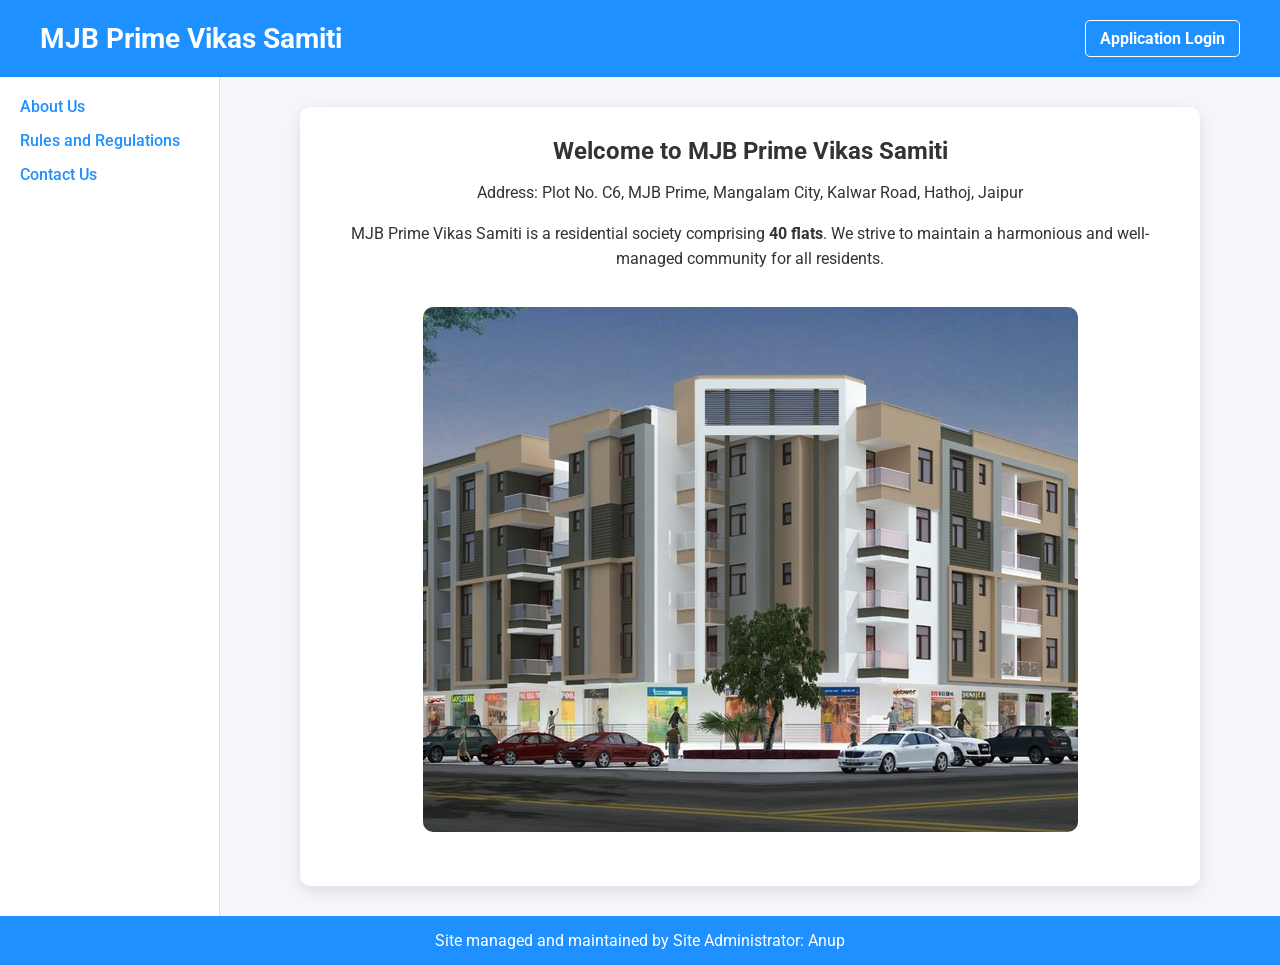
==== index.html @ 6da1379b "Update index.html" ====
<!DOCTYPE html>
<html lang="en">
<head>
    <meta charset="UTF-8">
    <meta name="viewport" content="width=device-width, initial-scale=1.0">
    <title>MJB Prime Vikas Samiti</title>

    <link href="https://fonts.googleapis.com/css2?family=Roboto:wght@400;700&display=swap" rel="stylesheet">

    <style>
        * {
            box-sizing: border-box;
            margin: 0;
            padding: 0;
            font-family: 'Roboto', sans-serif;
        }

        body {
            background: #f5f6fa;
            color: #333;
            display: flex;
            flex-direction: column;
            min-height: 100vh;
        }

        header {
            background: #1e90ff;
            color: white;
            padding: 20px 40px;
            display: flex;
            justify-content: space-between;
            align-items: center;
        }

        header h1 {
            font-size: 28px;
        }

        .app-link {
            color: white;
            text-decoration: none;
            border: 1px solid white;
            padding: 8px 14px;
            border-radius: 5px;
            font-weight: bold;
            transition: 0.3s;
        }

        .app-link:hover {
            background: white;
            color: #1e90ff;
        }

        .container {
            display: flex;
            flex: 1;
        }

        nav {
            width: 220px;
            background: white;
            border-right: 1px solid #ddd;
            padding: 20px;
            flex-shrink: 0;
        }

        nav a {
            display: block;
            color: #1e90ff;
            text-decoration: none;
            margin-bottom: 15px;
            font-weight: 500;
        }

        nav a:hover {
            color: #063970;
        }

        main {
            flex: 1;
            display: flex;
            justify-content: center;
            padding: 30px;
        }

        .content {
            width: 100%;
            max-width: 900px;
            background: white;
            border-radius: 10px;
            padding: 30px;
            text-align: center;
            box-shadow: 0 5px 15px rgba(0,0,0,0.1);
        }

        .content img {
            max-width: 100%;
            height: auto;
            margin: 20px 0;
            border-radius: 10px;
        }

        .address,
        .description {
            margin: 15px 0;
            line-height: 1.6;
        }

        footer {
            background: #1e90ff;
            color: white;
            text-align: center;
            padding: 15px;
        }

        @media (max-width:768px) {

            .container {
                flex-direction: column;
            }

            nav {
                width: 100%;
                border-right: none;
                border-bottom: 1px solid #ddd;
            }

            header {
                flex-direction: column;
                gap: 10px;
            }
        }
    </style>
</head>

<body>

<header>
    <h1>MJB Prime Vikas Samiti</h1>

    <a id="ec2Link" class="app-link" href="#" target="_blank">
        Application Login
    </a>
</header>

<div class="container">

    <nav>
        <a href="about.html">About Us</a>
        <a href="rules.html">Rules and Regulations</a>
        <a href="contact.html">Contact Us</a>
    </nav>

    <main>

        <div class="content">

            <h2>Welcome to MJB Prime Vikas Samiti</h2>

            <p class="address">
                Address: Plot No. C6, MJB Prime, Mangalam City,
                Kalwar Road, Hathoj, Jaipur
            </p>

            <p class="description">
                MJB Prime Vikas Samiti is a residential society comprising
                <strong>40 flats</strong>. We strive to maintain a harmonious
                and well-managed community for all residents.
            </p>

            <img src="mjb.gif" alt="MJB Prime Image">

        </div>

    </main>

</div>

<footer>
    Site managed and maintained by Site Administrator: Anup
</footer>

<script>
fetch("host.cfg")
    .then(response => response.text())
    .then(text => {
        const match = text.match(/HOST\s*=\s*(.+)/);

        if (match) {
            const host = match[1].trim();
            const link = document.getElementById("ec2Link");

            link.href = "http://" + host;
        }
    })
    .catch(err => {
        console.error("Unable to load host.cfg", err);
    });
</script>

</body>
</html>
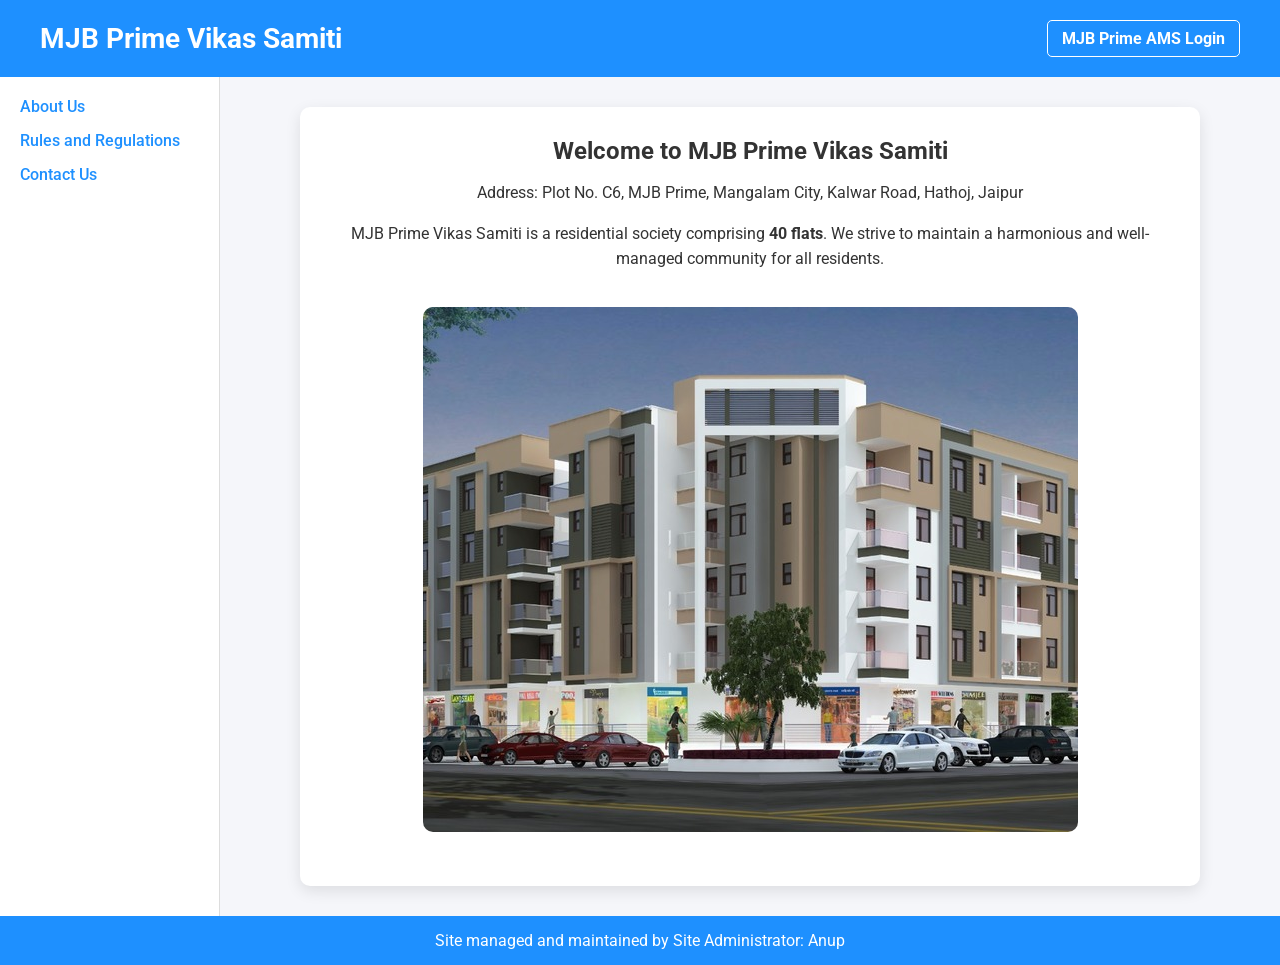
==== commit 61fe336b: "Update index.html" ====
--- a/index.html
+++ b/index.html
@@ -139,7 +139,7 @@
     <h1>MJB Prime Vikas Samiti</h1>
 
     <a id="ec2Link" class="app-link" href="#" target="_blank">
-        Application Login
+        MJB Prime AMS Login
     </a>
 </header>
 
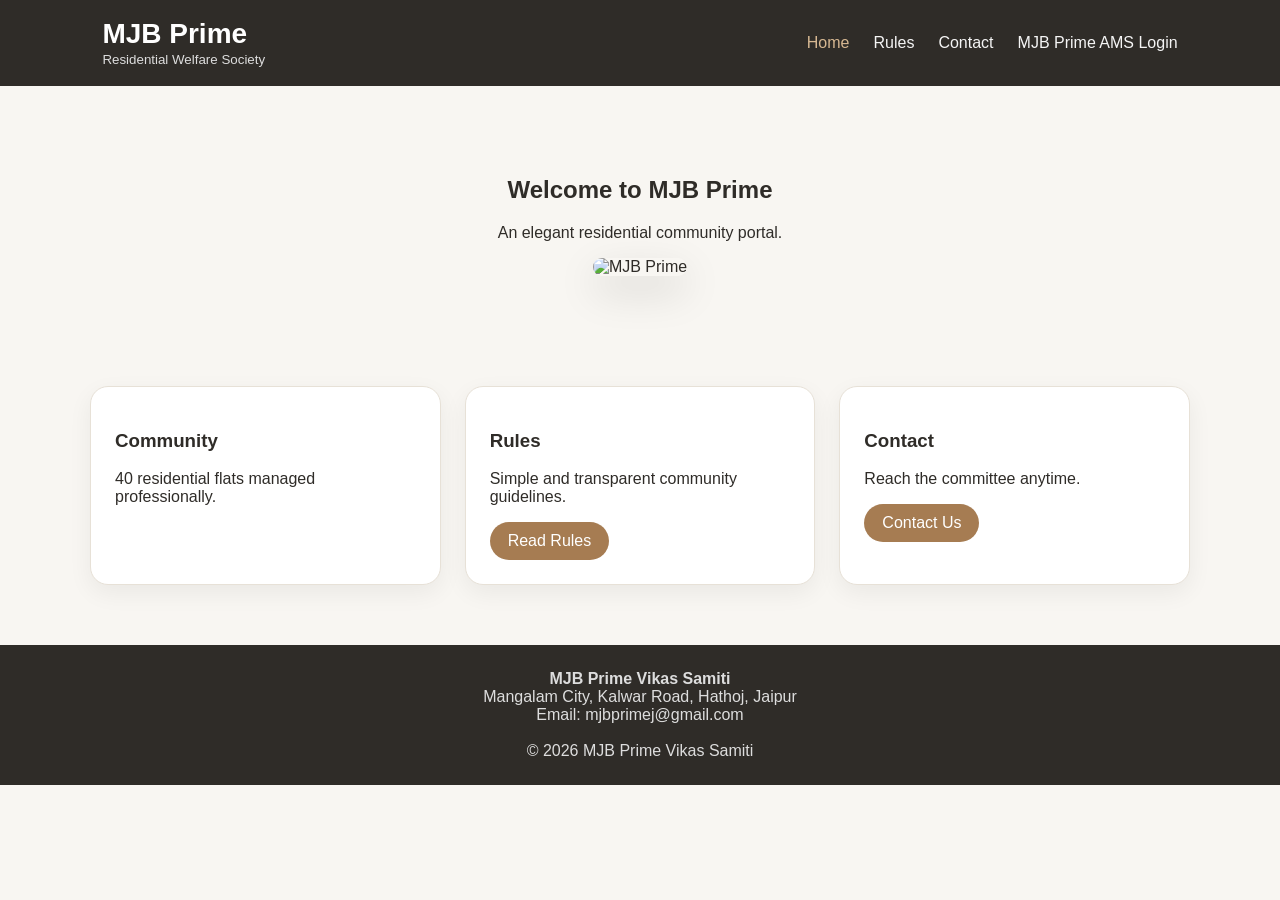
==== commit 3b97594d: "Add files via upload" ====
--- a/index.html
+++ b/index.html
@@ -1,202 +1 @@
-<!DOCTYPE html>
-<html lang="en">
-<head>
-    <meta charset="UTF-8">
-    <meta name="viewport" content="width=device-width, initial-scale=1.0">
-    <title>MJB Prime Vikas Samiti</title>
-
-    <link href="https://fonts.googleapis.com/css2?family=Roboto:wght@400;700&display=swap" rel="stylesheet">
-
-    <style>
-        * {
-            box-sizing: border-box;
-            margin: 0;
-            padding: 0;
-            font-family: 'Roboto', sans-serif;
-        }
-
-        body {
-            background: #f5f6fa;
-            color: #333;
-            display: flex;
-            flex-direction: column;
-            min-height: 100vh;
-        }
-
-        header {
-            background: #1e90ff;
-            color: white;
-            padding: 20px 40px;
-            display: flex;
-            justify-content: space-between;
-            align-items: center;
-        }
-
-        header h1 {
-            font-size: 28px;
-        }
-
-        .app-link {
-            color: white;
-            text-decoration: none;
-            border: 1px solid white;
-            padding: 8px 14px;
-            border-radius: 5px;
-            font-weight: bold;
-            transition: 0.3s;
-        }
-
-        .app-link:hover {
-            background: white;
-            color: #1e90ff;
-        }
-
-        .container {
-            display: flex;
-            flex: 1;
-        }
-
-        nav {
-            width: 220px;
-            background: white;
-            border-right: 1px solid #ddd;
-            padding: 20px;
-            flex-shrink: 0;
-        }
-
-        nav a {
-            display: block;
-            color: #1e90ff;
-            text-decoration: none;
-            margin-bottom: 15px;
-            font-weight: 500;
-        }
-
-        nav a:hover {
-            color: #063970;
-        }
-
-        main {
-            flex: 1;
-            display: flex;
-            justify-content: center;
-            padding: 30px;
-        }
-
-        .content {
-            width: 100%;
-            max-width: 900px;
-            background: white;
-            border-radius: 10px;
-            padding: 30px;
-            text-align: center;
-            box-shadow: 0 5px 15px rgba(0,0,0,0.1);
-        }
-
-        .content img {
-            max-width: 100%;
-            height: auto;
-            margin: 20px 0;
-            border-radius: 10px;
-        }
-
-        .address,
-        .description {
-            margin: 15px 0;
-            line-height: 1.6;
-        }
-
-        footer {
-            background: #1e90ff;
-            color: white;
-            text-align: center;
-            padding: 15px;
-        }
-
-        @media (max-width:768px) {
-
-            .container {
-                flex-direction: column;
-            }
-
-            nav {
-                width: 100%;
-                border-right: none;
-                border-bottom: 1px solid #ddd;
-            }
-
-            header {
-                flex-direction: column;
-                gap: 10px;
-            }
-        }
-    </style>
-</head>
-
-<body>
-
-<header>
-    <h1>MJB Prime Vikas Samiti</h1>
-
-    <a id="ec2Link" class="app-link" href="#" target="_blank">
-        MJB Prime AMS Login
-    </a>
-</header>
-
-<div class="container">
-
-    <nav>
-        <a href="about.html">About Us</a>
-        <a href="rules.html">Rules and Regulations</a>
-        <a href="contact.html">Contact Us</a>
-    </nav>
-
-    <main>
-
-        <div class="content">
-
-            <h2>Welcome to MJB Prime Vikas Samiti</h2>
-
-            <p class="address">
-                Address: Plot No. C6, MJB Prime, Mangalam City,
-                Kalwar Road, Hathoj, Jaipur
-            </p>
-
-            <p class="description">
-                MJB Prime Vikas Samiti is a residential society comprising
-                <strong>40 flats</strong>. We strive to maintain a harmonious
-                and well-managed community for all residents.
-            </p>
-
-            <img src="mjb.gif" alt="MJB Prime Image">
-
-        </div>
-
-    </main>
-
-</div>
-
-<footer>
-    Site managed and maintained by Site Administrator: Anup
-</footer>
-
-<script>
-fetch("host.cfg")
-    .then(response => response.text())
-    .then(text => {
-        const match = text.match(/HOST\s*=\s*(.+)/);
-
-        if (match) {
-            const host = match[1].trim();
-            const link = document.getElementById("ec2Link");
-
-            link.href = "http://" + host;
-        }
-    })
-    .catch(err => {
-        console.error("Unable to load host.cfg", err);
-    });
-</script>
-
-</body>
-</html>
+<!DOCTYPE html><html><head><meta charset='utf-8'><meta name='viewport' content='width=device-width,initial-scale=1'><title>MJB Prime</title><link rel='stylesheet' href='css/styles.css'></head><body><header><div class="logo"><h1>MJB Prime</h1><small>Residential Welfare Society</small></div><nav><a href="index.html">Home</a><a href="rules.html">Rules</a><a href="contact.html">Contact</a><a id="loginLink" href="#">MJB Prime AMS Login</a></nav></header><section class='hero'><h2>Welcome to MJB Prime</h2><p>An elegant residential community portal.</p><img src='images/mjb.gif' alt='MJB Prime'></section><div class='container'><div class='cards'><div class='card'><h3>Community</h3><p>40 residential flats managed professionally.</p></div><div class='card'><h3>Rules</h3><p>Simple and transparent community guidelines.</p><a class='btn' href='rules.html'>Read Rules</a></div><div class='card'><h3>Contact</h3><p>Reach the committee anytime.</p><a class='btn' href='contact.html'>Contact Us</a></div></div></div><footer><strong>MJB Prime Vikas Samiti</strong><br>Mangalam City, Kalwar Road, Hathoj, Jaipur<br>Email: mjbprimej@gmail.com<br><br>© 2026 MJB Prime Vikas Samiti</footer><script src="js/script.js"></script></body></html>
--- a/css/styles.css
+++ b/css/styles.css
@@ -0,0 +1,20 @@
+/* Premium Ivory Theme */
+:root{
+--bg:#F8F6F2;--card:#fff;--text:#2F2C28;--muted:#6B675F;--accent:#A67C52;--border:#E7E1D7;
+}
+*{box-sizing:border-box}body{margin:0;font-family:Inter,Arial,sans-serif;background:var(--bg);color:var(--text)}
+header{position:sticky;top:0;background:#2F2C28;color:#fff;padding:18px 8%;display:flex;justify-content:space-between;align-items:center}
+.logo h1{margin:0;font-size:28px}.logo small{color:#ddd}
+nav a{color:#f5f5f5;text-decoration:none;margin-left:24px}
+nav a:hover,nav a.active{color:#d7b892}
+.hero{padding:70px 8%;text-align:center}
+.hero img{max-width:900px;width:100%;border-radius:18px;box-shadow:0 15px 40px rgba(0,0,0,.15)}
+.container{width:min(1100px,92%);margin:auto}
+.cards{display:grid;grid-template-columns:repeat(auto-fit,minmax(240px,1fr));gap:24px;margin:40px 0}
+.card{background:#fff;border:1px solid var(--border);padding:24px;border-radius:18px;box-shadow:0 8px 25px rgba(0,0,0,.06);transition:.3s}
+.card:hover{transform:translateY(-5px)}
+.btn{display:inline-block;background:var(--accent);color:#fff;padding:10px 18px;border-radius:30px;text-decoration:none}
+footer{margin-top:60px;background:#2F2C28;color:#ddd;padding:25px;text-align:center}
+.rule{margin-bottom:18px}
+.contact{display:grid;grid-template-columns:2fr 1fr;gap:30px}
+@media(max-width:800px){header{flex-direction:column;gap:12px}.contact{grid-template-columns:1fr}}
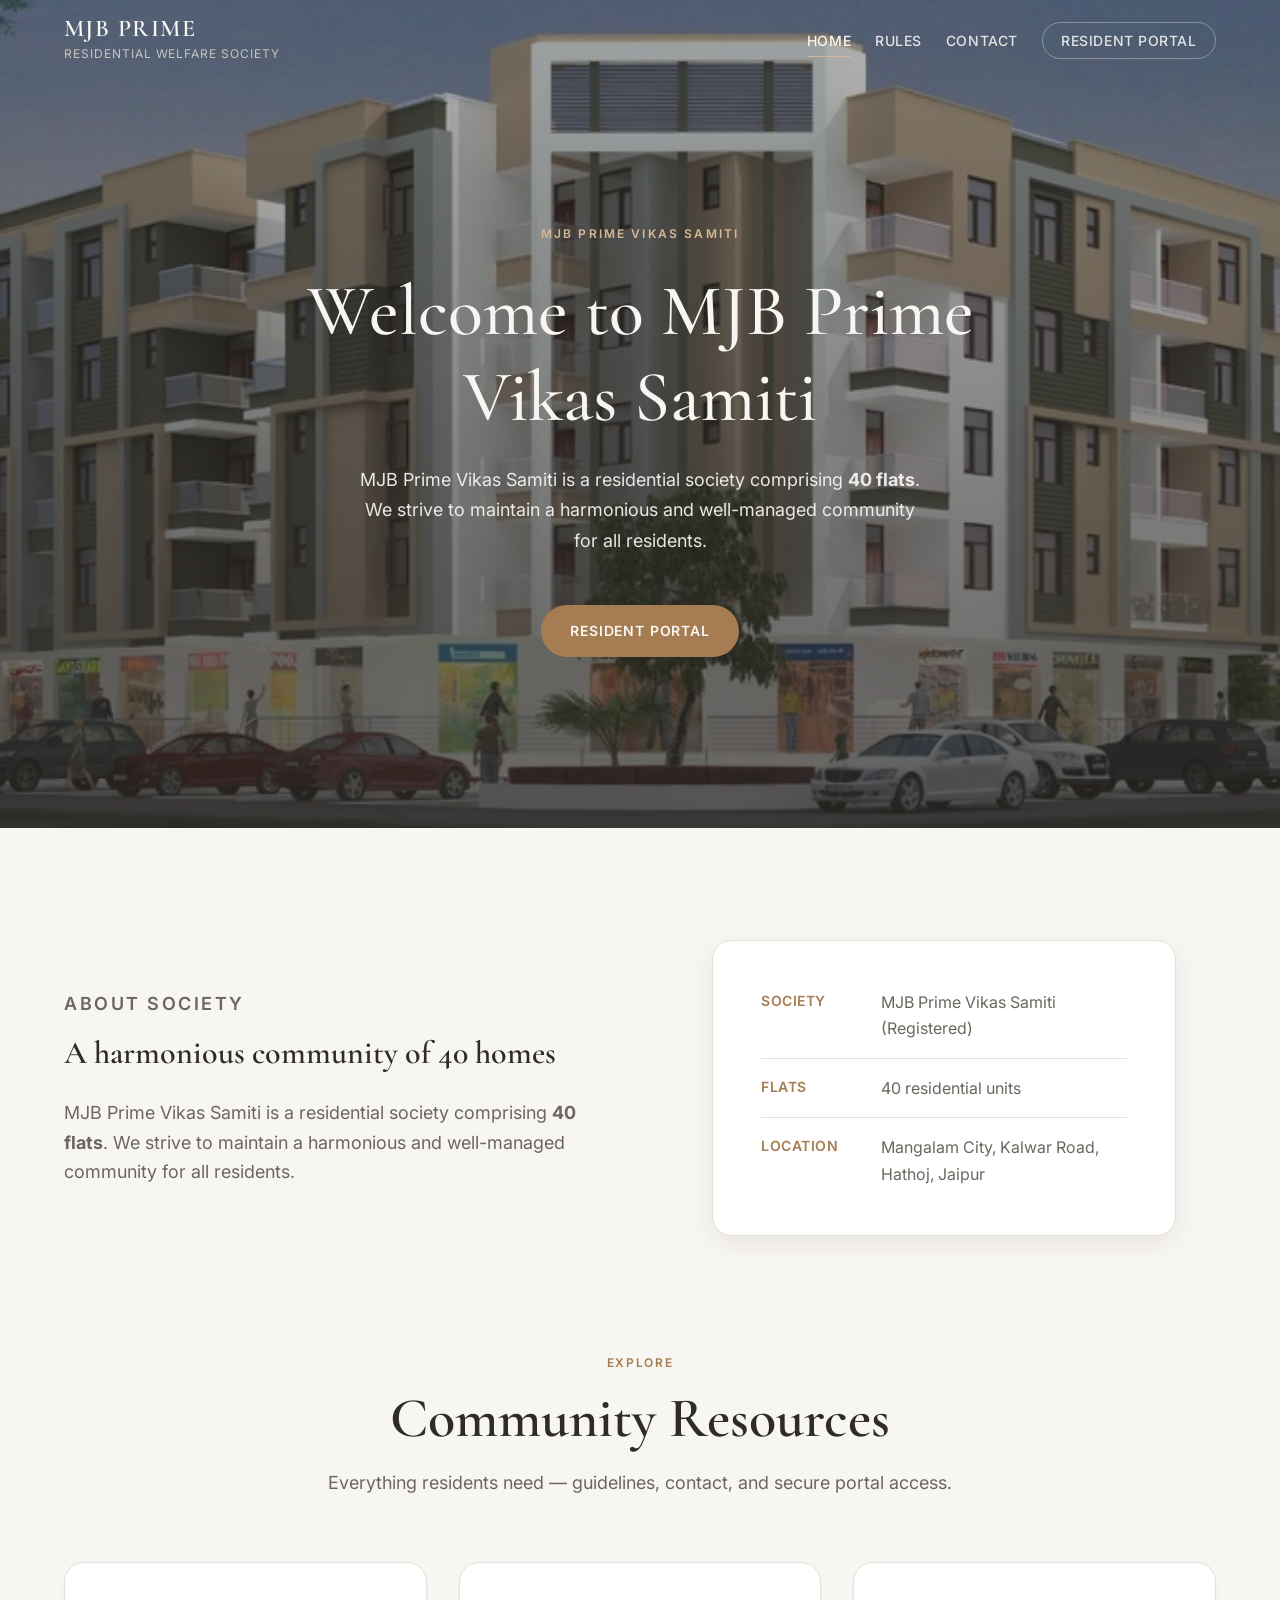
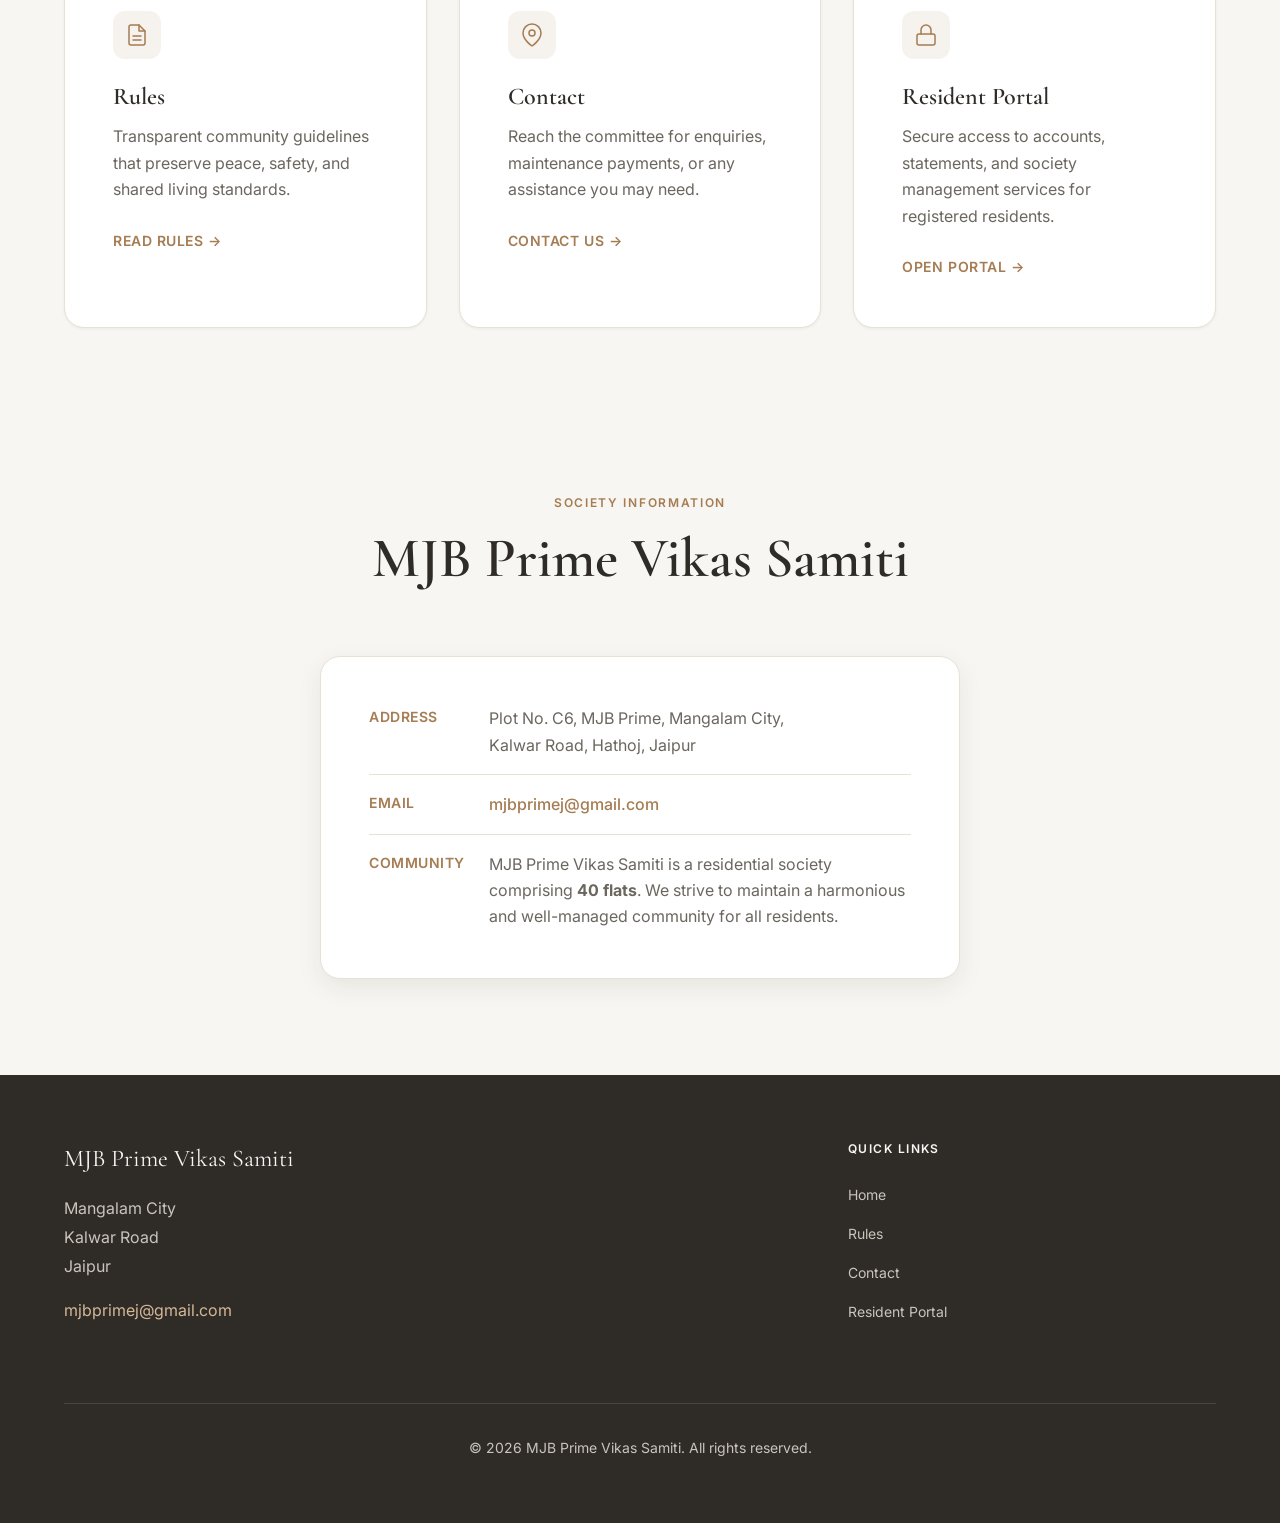
==== commit 7818523d: "updated pages" ====
--- a/index.html
+++ b/index.html
@@ -1 +1,217 @@
-<!DOCTYPE html><html><head><meta charset='utf-8'><meta name='viewport' content='width=device-width,initial-scale=1'><title>MJB Prime</title><link rel='stylesheet' href='css/styles.css'></head><body><header><div class="logo"><h1>MJB Prime</h1><small>Residential Welfare Society</small></div><nav><a href="index.html">Home</a><a href="rules.html">Rules</a><a href="contact.html">Contact</a><a id="loginLink" href="#">MJB Prime AMS Login</a></nav></header><section class='hero'><h2>Welcome to MJB Prime</h2><p>An elegant residential community portal.</p><img src='images/mjb.gif' alt='MJB Prime'></section><div class='container'><div class='cards'><div class='card'><h3>Community</h3><p>40 residential flats managed professionally.</p></div><div class='card'><h3>Rules</h3><p>Simple and transparent community guidelines.</p><a class='btn' href='rules.html'>Read Rules</a></div><div class='card'><h3>Contact</h3><p>Reach the committee anytime.</p><a class='btn' href='contact.html'>Contact Us</a></div></div></div><footer><strong>MJB Prime Vikas Samiti</strong><br>Mangalam City, Kalwar Road, Hathoj, Jaipur<br>Email: mjbprimej@gmail.com<br><br>© 2026 MJB Prime Vikas Samiti</footer><script src="js/script.js"></script></body></html>+<!DOCTYPE html>
+<html lang="en">
+<head>
+  <meta charset="UTF-8">
+  <meta name="viewport" content="width=device-width, initial-scale=1.0">
+  <title>MJB Prime Vikas Samiti — Residential Welfare Society</title>
+  <meta name="description" content="MJB Prime Vikas Samiti is an elegant residential community of 40 flats at Mangalam City, Kalwar Road, Jaipur. View rules, contact details, and access the Resident Portal.">
+  <meta name="author" content="MJB Prime Vikas Samiti">
+
+  <!-- Open Graph -->
+  <meta property="og:type" content="website">
+  <meta property="og:title" content="MJB Prime Vikas Samiti — Residential Welfare Society">
+  <meta property="og:description" content="A premium residential community of 40 flats at Mangalam City, Kalwar Road, Jaipur.">
+  <meta property="og:image" content="images/mjb.gif">
+  <meta property="og:locale" content="hi_IN">
+
+  <link rel="icon" href="images/favicon.svg" type="image/svg+xml">
+  <link rel="preconnect" href="https://fonts.googleapis.com">
+  <link rel="preconnect" href="https://fonts.gstatic.com" crossorigin>
+  <link href="https://fonts.googleapis.com/css2?family=Cormorant+Garamond:wght@500;600;700&family=Inter:wght@400;500;600&display=swap" rel="stylesheet">
+  <link rel="stylesheet" href="css/styles.css">
+</head>
+<body>
+
+  <a class="skip-link" href="#main-content">Skip to main content</a>
+
+  <header class="site-header" role="banner">
+    <div class="site-header__inner">
+      <a class="site-header__brand" href="index.html" aria-label="MJB Prime — Home">
+        <span class="site-header__title">MJB PRIME</span>
+        <span class="site-header__tagline">Residential Welfare Society</span>
+      </a>
+
+      <nav class="site-nav" aria-label="Primary navigation">
+        <button class="site-nav__toggle" type="button" aria-expanded="false" aria-controls="primary-nav" aria-label="Toggle navigation menu">
+          <span class="site-nav__toggle-bar" aria-hidden="true"></span>
+          <span class="site-nav__toggle-bar" aria-hidden="true"></span>
+          <span class="site-nav__toggle-bar" aria-hidden="true"></span>
+        </button>
+        <ul class="site-nav__list" id="primary-nav">
+          <li><a class="site-nav__link" href="index.html" data-nav>Home</a></li>
+          <li><a class="site-nav__link" href="rules.html" data-nav>Rules</a></li>
+          <li><a class="site-nav__link" href="contact.html" data-nav>Contact</a></li>
+          <li><a class="site-nav__link site-nav__link--portal js-portal-link" id="portalLink" href="#" target="_blank" rel="noopener noreferrer">Resident Portal</a></li>
+        </ul>
+      </nav>
+    </div>
+  </header>
+
+  <main id="main-content">
+
+    <section class="hero" aria-labelledby="hero-title">
+      <div class="hero__media" aria-hidden="true">
+        <img class="hero__image" src="images/mjb.gif" alt="" width="1200" height="675" fetchpriority="high">
+        <div class="hero__overlay"></div>
+      </div>
+      <div class="hero__content fade-in is-visible">
+        <p class="hero__eyebrow">MJB Prime Vikas Samiti</p>
+        <h1 class="hero__title" id="hero-title">Welcome to MJB Prime Vikas Samiti</h1>
+        <p class="hero__text">
+          MJB Prime Vikas Samiti is a residential society comprising
+          <strong>40 flats</strong>. We strive to maintain a harmonious
+          and well-managed community for all residents.
+        </p>
+        <a class="btn btn--primary js-portal-link" href="#" target="_blank" rel="noopener noreferrer">Resident Portal</a>
+      </div>
+    </section>
+
+    <section class="section" aria-labelledby="about-title">
+      <div class="container">
+        <div class="about-block fade-in">
+          <div class="about-block__content">
+            <p class="section__eyebrow">About Society</p>
+            <h2 class="about-block__highlight" id="about-title">A harmonious community of 40 homes</h2>
+            <p>
+              MJB Prime Vikas Samiti is a residential society comprising
+              <strong>40 flats</strong>. We strive to maintain a harmonious
+              and well-managed community for all residents.
+            </p>
+          </div>
+          <figure class="info-panel fade-in fade-in--delay-1">
+            <figcaption class="visually-hidden">Society quick facts</figcaption>
+            <ul class="info-panel__list">
+              <li class="info-panel__item">
+                <span class="info-panel__label">Society</span>
+                <span class="info-panel__value">MJB Prime Vikas Samiti (Registered)</span>
+              </li>
+              <li class="info-panel__item">
+                <span class="info-panel__label">Flats</span>
+                <span class="info-panel__value">40 residential units</span>
+              </li>
+              <li class="info-panel__item">
+                <span class="info-panel__label">Location</span>
+                <span class="info-panel__value">Mangalam City, Kalwar Road, Hathoj, Jaipur</span>
+              </li>
+            </ul>
+          </figure>
+        </div>
+      </div>
+    </section>
+
+    <section class="section section--compact section--connected" aria-labelledby="features-title">
+      <div class="container">
+        <header class="section__header fade-in">
+          <p class="section__eyebrow">Explore</p>
+          <h2 class="section__title" id="features-title">Community Resources</h2>
+          <p class="section__subtitle">Everything residents need — guidelines, contact, and secure portal access.</p>
+        </header>
+
+        <div class="card-grid">
+          <article class="card fade-in">
+            <div class="card__icon" aria-hidden="true">
+              <svg xmlns="http://www.w3.org/2000/svg" viewBox="0 0 24 24" fill="none" stroke="currentColor" stroke-width="1.5" stroke-linecap="round" stroke-linejoin="round">
+                <path d="M14 2H6a2 2 0 0 0-2 2v16a2 2 0 0 0 2 2h12a2 2 0 0 0 2-2V8z"/>
+                <polyline points="14 2 14 8 20 8"/>
+                <line x1="16" y1="13" x2="8" y2="13"/>
+                <line x1="16" y1="17" x2="8" y2="17"/>
+              </svg>
+            </div>
+            <h3 class="card__title">Rules</h3>
+            <p class="card__text">Transparent community guidelines that preserve peace, safety, and shared living standards.</p>
+            <a class="card__link" href="rules.html">Read Rules &rarr;</a>
+          </article>
+
+          <article class="card fade-in fade-in--delay-1">
+            <div class="card__icon" aria-hidden="true">
+              <svg xmlns="http://www.w3.org/2000/svg" viewBox="0 0 24 24" fill="none" stroke="currentColor" stroke-width="1.5" stroke-linecap="round" stroke-linejoin="round">
+                <path d="M21 10c0 7-9 13-9 13s-9-6-9-13a9 9 0 0 1 18 0z"/>
+                <circle cx="12" cy="10" r="3"/>
+              </svg>
+            </div>
+            <h3 class="card__title">Contact</h3>
+            <p class="card__text">Reach the committee for enquiries, maintenance payments, or any assistance you may need.</p>
+            <a class="card__link" href="contact.html">Contact Us &rarr;</a>
+          </article>
+
+          <article class="card fade-in fade-in--delay-2">
+            <div class="card__icon" aria-hidden="true">
+              <svg xmlns="http://www.w3.org/2000/svg" viewBox="0 0 24 24" fill="none" stroke="currentColor" stroke-width="1.5" stroke-linecap="round" stroke-linejoin="round">
+                <rect x="3" y="11" width="18" height="11" rx="2" ry="2"/>
+                <path d="M7 11V7a5 5 0 0 1 10 0v4"/>
+              </svg>
+            </div>
+            <h3 class="card__title">Resident Portal</h3>
+            <p class="card__text">Secure access to accounts, statements, and society management services for registered residents.</p>
+            <a class="card__link js-portal-link" href="#" target="_blank" rel="noopener noreferrer">Open Portal &rarr;</a>
+          </article>
+        </div>
+      </div>
+    </section>
+
+    <section class="section" aria-labelledby="society-info-title">
+      <div class="container">
+        <header class="section__header fade-in">
+          <p class="section__eyebrow">Society Information</p>
+          <h2 class="section__title" id="society-info-title">MJB Prime Vikas Samiti</h2>
+        </header>
+
+        <div class="info-panel info-panel--centered fade-in">
+          <ul class="info-panel__list">
+            <li class="info-panel__item">
+              <span class="info-panel__label">Address</span>
+              <span class="info-panel__value">
+                Plot No. C6, MJB Prime, Mangalam City,<br>
+                Kalwar Road, Hathoj, Jaipur
+              </span>
+            </li>
+            <li class="info-panel__item">
+              <span class="info-panel__label">Email</span>
+              <span class="info-panel__value">
+                <a href="mailto:mjbprimej@gmail.com">mjbprimej@gmail.com</a>
+              </span>
+            </li>
+            <li class="info-panel__item">
+              <span class="info-panel__label">Community</span>
+              <span class="info-panel__value">
+                MJB Prime Vikas Samiti is a residential society comprising
+                <strong>40 flats</strong>. We strive to maintain a harmonious
+                and well-managed community for all residents.
+              </span>
+            </li>
+          </ul>
+        </div>
+      </div>
+    </section>
+
+  </main>
+
+  <footer class="site-footer" role="contentinfo">
+    <div class="container site-footer__inner">
+      <div>
+        <p class="site-footer__brand">MJB Prime Vikas Samiti</p>
+        <p class="site-footer__address">
+          Mangalam City<br>
+          Kalwar Road<br>
+          Jaipur
+        </p>
+        <p class="site-footer__email">
+          <a href="mailto:mjbprimej@gmail.com">mjbprimej@gmail.com</a>
+        </p>
+      </div>
+      <nav aria-label="Footer navigation">
+        <p class="site-footer__nav-title">Quick Links</p>
+        <ul class="site-footer__nav-list">
+          <li><a class="site-footer__nav-link" href="index.html">Home</a></li>
+          <li><a class="site-footer__nav-link" href="rules.html">Rules</a></li>
+          <li><a class="site-footer__nav-link" href="contact.html">Contact</a></li>
+          <li><a class="site-footer__nav-link js-portal-link" href="#" target="_blank" rel="noopener noreferrer">Resident Portal</a></li>
+        </ul>
+      </nav>
+      <p class="site-footer__bottom">&copy; 2026 MJB Prime Vikas Samiti. All rights reserved.</p>
+    </div>
+  </footer>
+
+  <script src="js/script.js"></script>
+</body>
+</html>
--- a/css/styles.css
+++ b/css/styles.css
@@ -1,20 +1,1081 @@
-/* Premium Ivory Theme */
-:root{
---bg:#F8F6F2;--card:#fff;--text:#2F2C28;--muted:#6B675F;--accent:#A67C52;--border:#E7E1D7;
-}
-*{box-sizing:border-box}body{margin:0;font-family:Inter,Arial,sans-serif;background:var(--bg);color:var(--text)}
-header{position:sticky;top:0;background:#2F2C28;color:#fff;padding:18px 8%;display:flex;justify-content:space-between;align-items:center}
-.logo h1{margin:0;font-size:28px}.logo small{color:#ddd}
-nav a{color:#f5f5f5;text-decoration:none;margin-left:24px}
-nav a:hover,nav a.active{color:#d7b892}
-.hero{padding:70px 8%;text-align:center}
-.hero img{max-width:900px;width:100%;border-radius:18px;box-shadow:0 15px 40px rgba(0,0,0,.15)}
-.container{width:min(1100px,92%);margin:auto}
-.cards{display:grid;grid-template-columns:repeat(auto-fit,minmax(240px,1fr));gap:24px;margin:40px 0}
-.card{background:#fff;border:1px solid var(--border);padding:24px;border-radius:18px;box-shadow:0 8px 25px rgba(0,0,0,.06);transition:.3s}
-.card:hover{transform:translateY(-5px)}
-.btn{display:inline-block;background:var(--accent);color:#fff;padding:10px 18px;border-radius:30px;text-decoration:none}
-footer{margin-top:60px;background:#2F2C28;color:#ddd;padding:25px;text-align:center}
-.rule{margin-bottom:18px}
-.contact{display:grid;grid-template-columns:2fr 1fr;gap:30px}
-@media(max-width:800px){header{flex-direction:column;gap:12px}.contact{grid-template-columns:1fr}}
+/* ==========================================================================
+   MJB Prime Vikas Samiti — Premium Static Site Styles
+   ========================================================================== */
+
+/* --------------------------------------------------------------------------
+   Design Tokens
+   -------------------------------------------------------------------------- */
+:root {
+  /* Colors */
+  --color-bg: #F8F6F2;
+  --color-card: #FFFFFF;
+  --color-header: #2F2C28;
+  --color-accent: #A67C52;
+  --color-accent-hover: #8F6844;
+  --color-accent-light: #D4B896;
+  --color-border: #E7E1D7;
+  --color-text: #2F2C28;
+  --color-text-secondary: #6B675F;
+  --color-text-inverse: #F8F6F2;
+  --color-text-muted-inverse: #C9C4BC;
+  --color-overlay: rgba(47, 44, 40, 0.55);
+
+  /* Typography */
+  --font-heading: "Cormorant Garamond", Georgia, "Times New Roman", serif;
+  --font-body: "Inter", system-ui, -apple-system, BlinkMacSystemFont, "Segoe UI", sans-serif;
+
+  --text-xs: 0.75rem;
+  --text-sm: 0.875rem;
+  --text-base: 1rem;
+  --text-lg: 1.125rem;
+  --text-xl: 1.25rem;
+  --text-2xl: 1.5rem;
+  --text-3xl: 2rem;
+  --text-4xl: clamp(2.25rem, 5vw, 3.5rem);
+  --text-5xl: clamp(2.75rem, 6vw, 4.5rem);
+
+  /* Spacing */
+  --space-xs: 0.5rem;
+  --space-sm: 0.75rem;
+  --space-md: 1rem;
+  --space-lg: 1.5rem;
+  --space-xl: 2rem;
+  --space-2xl: 3rem;
+  --space-3xl: 4rem;
+  --space-4xl: 6rem;
+
+  /* Layout */
+  --container-max: 72rem;
+  --header-height: 5rem;
+
+  /* Effects */
+  --radius-sm: 0.5rem;
+  --radius-md: 0.75rem;
+  --radius-lg: 1rem;
+  --radius-xl: 1.25rem;
+  --radius-full: 9999px;
+
+  --shadow-sm: 0 1px 3px rgba(47, 44, 40, 0.06);
+  --shadow-md: 0 8px 24px rgba(47, 44, 40, 0.08);
+  --shadow-lg: 0 16px 48px rgba(47, 44, 40, 0.12);
+  --shadow-card-hover: 0 20px 40px rgba(47, 44, 40, 0.1);
+
+  --transition-fast: 180ms ease;
+  --transition-base: 280ms ease;
+  --transition-slow: 420ms ease;
+}
+
+/* --------------------------------------------------------------------------
+   Reset & Base
+   -------------------------------------------------------------------------- */
+*,
+*::before,
+*::after {
+  box-sizing: border-box;
+}
+
+html {
+  scroll-behavior: smooth;
+}
+
+@media (prefers-reduced-motion: reduce) {
+  html {
+    scroll-behavior: auto;
+  }
+
+  *,
+  *::before,
+  *::after {
+    animation-duration: 0.01ms !important;
+    animation-iteration-count: 1 !important;
+    transition-duration: 0.01ms !important;
+  }
+}
+
+body {
+  margin: 0;
+  font-family: var(--font-body);
+  font-size: var(--text-base);
+  line-height: 1.65;
+  color: var(--color-text);
+  background-color: var(--color-bg);
+  -webkit-font-smoothing: antialiased;
+  -moz-osx-font-smoothing: grayscale;
+}
+
+img {
+  display: block;
+  max-width: 100%;
+  height: auto;
+}
+
+a {
+  color: var(--color-accent);
+  transition: color var(--transition-fast);
+}
+
+a:hover {
+  color: var(--color-accent-hover);
+}
+
+a:focus-visible,
+button:focus-visible {
+  outline: 2px solid var(--color-accent);
+  outline-offset: 3px;
+}
+
+h1,
+h2,
+h3,
+h4 {
+  font-family: var(--font-heading);
+  font-weight: 600;
+  line-height: 1.2;
+  color: var(--color-text);
+  margin: 0 0 var(--space-md);
+}
+
+p {
+  margin: 0 0 var(--space-md);
+}
+
+p:last-child {
+  margin-bottom: 0;
+}
+
+ul,
+ol {
+  margin: 0;
+  padding: 0;
+}
+
+.skip-link {
+  position: absolute;
+  top: -100%;
+  left: var(--space-md);
+  z-index: 1000;
+  padding: var(--space-sm) var(--space-md);
+  background: var(--color-accent);
+  color: var(--color-card);
+  text-decoration: none;
+  border-radius: var(--radius-sm);
+}
+
+.skip-link:focus {
+  top: var(--space-md);
+}
+
+.visually-hidden {
+  position: absolute;
+  width: 1px;
+  height: 1px;
+  padding: 0;
+  margin: -1px;
+  overflow: hidden;
+  clip: rect(0, 0, 0, 0);
+  white-space: nowrap;
+  border: 0;
+}
+
+/* --------------------------------------------------------------------------
+   Layout
+   -------------------------------------------------------------------------- */
+.container {
+  width: min(var(--container-max), calc(100% - var(--space-xl) * 2));
+  margin-inline: auto;
+}
+
+.section {
+  padding-block: var(--space-4xl);
+}
+
+.section--compact {
+  padding-block: var(--space-3xl);
+}
+
+.section--connected {
+  padding-top: 0;
+}
+
+.info-panel--centered {
+  max-width: 40rem;
+  margin-inline: auto;
+}
+
+.section__header {
+  text-align: center;
+  max-width: 42rem;
+  margin-inline: auto;
+  margin-bottom: var(--space-3xl);
+}
+
+.section__eyebrow {
+  display: inline-block;
+  font-size: var(--text-xs);
+  font-weight: 600;
+  letter-spacing: 0.14em;
+  text-transform: uppercase;
+  color: var(--color-accent);
+  margin-bottom: var(--space-sm);
+}
+
+.section__title {
+  font-size: var(--text-4xl);
+  margin-bottom: var(--space-md);
+}
+
+.section__subtitle {
+  font-size: var(--text-lg);
+  color: var(--color-text-secondary);
+  margin: 0;
+}
+
+/* --------------------------------------------------------------------------
+   Header
+   -------------------------------------------------------------------------- */
+.site-header {
+  position: fixed;
+  top: 0;
+  left: 0;
+  right: 0;
+  z-index: 100;
+  height: var(--header-height);
+  transition: background-color var(--transition-base),
+    box-shadow var(--transition-base),
+    backdrop-filter var(--transition-base);
+}
+
+.site-header::before {
+  content: "";
+  position: absolute;
+  inset: 0;
+  background: transparent;
+  transition: background-color var(--transition-base);
+  pointer-events: none;
+}
+
+.site-header--scrolled::before {
+  background: rgba(47, 44, 40, 0.97);
+  backdrop-filter: blur(12px);
+}
+
+.site-header--scrolled {
+  box-shadow: var(--shadow-md);
+}
+
+.site-header__inner {
+  position: relative;
+  z-index: 1;
+  display: flex;
+  align-items: center;
+  justify-content: space-between;
+  height: 100%;
+  width: min(var(--container-max), calc(100% - var(--space-xl) * 2));
+  margin-inline: auto;
+}
+
+.site-header__brand {
+  display: flex;
+  flex-direction: column;
+  text-decoration: none;
+  color: var(--color-text-inverse);
+}
+
+.site-header__brand:hover {
+  color: var(--color-text-inverse);
+}
+
+.site-header__title {
+  font-family: var(--font-heading);
+  font-size: var(--text-2xl);
+  font-weight: 600;
+  letter-spacing: 0.06em;
+  line-height: 1.1;
+  margin: 0;
+}
+
+.site-header__tagline {
+  font-size: var(--text-xs);
+  letter-spacing: 0.08em;
+  text-transform: uppercase;
+  color: var(--color-text-muted-inverse);
+  margin-top: 0.15rem;
+}
+
+.site-nav {
+  display: flex;
+  align-items: center;
+  gap: var(--space-xl);
+}
+
+.site-nav__list {
+  display: flex;
+  align-items: center;
+  gap: var(--space-lg);
+  list-style: none;
+}
+
+.site-nav__link {
+  position: relative;
+  font-size: var(--text-sm);
+  font-weight: 500;
+  letter-spacing: 0.04em;
+  text-transform: uppercase;
+  text-decoration: none;
+  color: rgba(248, 246, 242, 0.88);
+  padding-block: var(--space-xs);
+  transition: color var(--transition-fast);
+}
+
+.site-nav__link::after {
+  content: "";
+  position: absolute;
+  left: 0;
+  bottom: 0;
+  width: 100%;
+  height: 1px;
+  background: var(--color-accent-light);
+  transform: scaleX(0);
+  transform-origin: right;
+  transition: transform var(--transition-base);
+}
+
+.site-nav__link:hover,
+.site-nav__link--active {
+  color: var(--color-text-inverse);
+}
+
+.site-nav__link:hover::after,
+.site-nav__link--active::after {
+  transform: scaleX(1);
+  transform-origin: left;
+}
+
+.site-nav__link--portal {
+  padding: 0.55rem 1.15rem;
+  border: 1px solid rgba(248, 246, 242, 0.35);
+  border-radius: var(--radius-full);
+  transition: background-color var(--transition-fast),
+    border-color var(--transition-fast),
+    color var(--transition-fast);
+}
+
+.site-nav__link--portal::after {
+  display: none;
+}
+
+.site-nav__link--portal:hover,
+.site-nav__link--portal.site-nav__link--active {
+  background: var(--color-accent);
+  border-color: var(--color-accent);
+  color: var(--color-text-inverse);
+}
+
+.site-nav__toggle {
+  display: none;
+  flex-direction: column;
+  justify-content: center;
+  gap: 5px;
+  width: 2.5rem;
+  height: 2.5rem;
+  padding: 0;
+  border: 1px solid rgba(248, 246, 242, 0.25);
+  border-radius: var(--radius-sm);
+  background: transparent;
+  cursor: pointer;
+}
+
+.site-nav__toggle-bar {
+  display: block;
+  width: 1.25rem;
+  height: 2px;
+  margin-inline: auto;
+  background: var(--color-text-inverse);
+  transition: transform var(--transition-base), opacity var(--transition-base);
+}
+
+.site-nav__toggle[aria-expanded="true"] .site-nav__toggle-bar:nth-child(1) {
+  transform: translateY(7px) rotate(45deg);
+}
+
+.site-nav__toggle[aria-expanded="true"] .site-nav__toggle-bar:nth-child(2) {
+  opacity: 0;
+}
+
+.site-nav__toggle[aria-expanded="true"] .site-nav__toggle-bar:nth-child(3) {
+  transform: translateY(-7px) rotate(-45deg);
+}
+
+/* --------------------------------------------------------------------------
+   Hero
+   -------------------------------------------------------------------------- */
+.hero {
+  position: relative;
+  min-height: 92vh;
+  display: flex;
+  align-items: center;
+  justify-content: center;
+  overflow: hidden;
+  color: var(--color-text-inverse);
+}
+
+.hero__media {
+  position: absolute;
+  inset: 0;
+}
+
+.hero__image {
+  width: 100%;
+  height: 100%;
+  object-fit: cover;
+}
+
+.hero__overlay {
+  position: absolute;
+  inset: 0;
+  background: linear-gradient(
+    to bottom,
+    rgba(47, 44, 40, 0.35) 0%,
+    rgba(47, 44, 40, 0.5) 45%,
+    rgba(47, 44, 40, 0.75) 100%
+  );
+}
+
+.hero__content {
+  position: relative;
+  z-index: 1;
+  text-align: center;
+  width: min(48rem, calc(100% - var(--space-xl) * 2));
+  padding-block: calc(var(--header-height) + var(--space-3xl)) var(--space-4xl);
+}
+
+.hero__eyebrow {
+  display: inline-block;
+  font-size: var(--text-xs);
+  font-weight: 600;
+  letter-spacing: 0.18em;
+  text-transform: uppercase;
+  color: var(--color-accent-light);
+  margin-bottom: var(--space-lg);
+}
+
+.hero__title {
+  font-size: var(--text-5xl);
+  font-weight: 500;
+  color: var(--color-text-inverse);
+  margin-bottom: var(--space-lg);
+}
+
+.hero__text {
+  font-size: var(--text-lg);
+  line-height: 1.7;
+  color: rgba(248, 246, 242, 0.92);
+  max-width: 36rem;
+  margin-inline: auto;
+  margin-bottom: var(--space-2xl);
+}
+
+.hero--page {
+  min-height: 42vh;
+}
+
+.hero--page .hero__content {
+  padding-block: calc(var(--header-height) + var(--space-2xl)) var(--space-2xl);
+}
+
+.hero--page .hero__title {
+  font-size: var(--text-4xl);
+}
+
+/* --------------------------------------------------------------------------
+   Buttons
+   -------------------------------------------------------------------------- */
+.btn {
+  display: inline-flex;
+  align-items: center;
+  justify-content: center;
+  gap: var(--space-xs);
+  padding: 0.85rem 1.75rem;
+  font-family: var(--font-body);
+  font-size: var(--text-sm);
+  font-weight: 600;
+  letter-spacing: 0.06em;
+  text-transform: uppercase;
+  text-decoration: none;
+  border: 1px solid transparent;
+  border-radius: var(--radius-full);
+  cursor: pointer;
+  transition: background-color var(--transition-fast),
+    border-color var(--transition-fast),
+    color var(--transition-fast),
+    transform var(--transition-fast),
+    box-shadow var(--transition-fast);
+}
+
+.btn:hover {
+  transform: translateY(-2px);
+}
+
+.btn--primary {
+  background: var(--color-accent);
+  color: var(--color-text-inverse);
+}
+
+.btn--primary:hover {
+  background: var(--color-accent-hover);
+  color: var(--color-text-inverse);
+  box-shadow: 0 8px 24px rgba(166, 124, 82, 0.35);
+}
+
+.btn--outline {
+  background: transparent;
+  color: var(--color-text-inverse);
+  border-color: rgba(248, 246, 242, 0.45);
+}
+
+.btn--outline:hover {
+  background: rgba(248, 246, 242, 0.12);
+  color: var(--color-text-inverse);
+}
+
+.btn--secondary {
+  background: var(--color-card);
+  color: var(--color-text);
+  border-color: var(--color-border);
+}
+
+.btn--secondary:hover {
+  border-color: var(--color-accent);
+  color: var(--color-accent);
+}
+
+/* --------------------------------------------------------------------------
+   Cards
+   -------------------------------------------------------------------------- */
+.card-grid {
+  display: grid;
+  grid-template-columns: repeat(3, 1fr);
+  gap: var(--space-xl);
+}
+
+.card {
+  background: var(--color-card);
+  border: 1px solid var(--color-border);
+  border-radius: var(--radius-xl);
+  padding: var(--space-2xl);
+  box-shadow: var(--shadow-sm);
+  transition: transform var(--transition-base),
+    box-shadow var(--transition-base),
+    border-color var(--transition-base);
+}
+
+.card:hover {
+  transform: translateY(-6px);
+  box-shadow: var(--shadow-card-hover);
+  border-color: var(--color-accent-light);
+}
+
+.card__icon {
+  display: flex;
+  align-items: center;
+  justify-content: center;
+  width: 3rem;
+  height: 3rem;
+  margin-bottom: var(--space-lg);
+  color: var(--color-accent);
+  background: rgba(166, 124, 82, 0.1);
+  border-radius: var(--radius-md);
+}
+
+.card__icon svg {
+  width: 1.5rem;
+  height: 1.5rem;
+}
+
+.card__title {
+  font-size: var(--text-2xl);
+  margin-bottom: var(--space-sm);
+}
+
+.card__text {
+  color: var(--color-text-secondary);
+  margin-bottom: var(--space-lg);
+}
+
+.card__link {
+  font-size: var(--text-sm);
+  font-weight: 600;
+  letter-spacing: 0.04em;
+  text-transform: uppercase;
+  text-decoration: none;
+  color: var(--color-accent);
+}
+
+.card__link:hover {
+  color: var(--color-accent-hover);
+}
+
+/* --------------------------------------------------------------------------
+   About & Info Blocks
+   -------------------------------------------------------------------------- */
+.about-block {
+  display: grid;
+  grid-template-columns: 1fr 1fr;
+  gap: var(--space-3xl);
+  align-items: center;
+}
+
+.about-block__content p {
+  color: var(--color-text-secondary);
+  font-size: var(--text-lg);
+}
+
+.about-block__highlight {
+  font-family: var(--font-heading);
+  font-size: var(--text-3xl);
+  line-height: 1.35;
+  color: var(--color-text);
+  margin-bottom: var(--space-lg);
+}
+
+.info-panel {
+  background: var(--color-card);
+  border: 1px solid var(--color-border);
+  border-radius: var(--radius-xl);
+  padding: var(--space-2xl);
+  box-shadow: var(--shadow-md);
+}
+
+.info-panel__list {
+  list-style: none;
+}
+
+.info-panel__item {
+  display: flex;
+  gap: var(--space-md);
+  padding-block: var(--space-md);
+  border-bottom: 1px solid var(--color-border);
+}
+
+.info-panel__item:last-child {
+  border-bottom: none;
+  padding-bottom: 0;
+}
+
+.info-panel__item:first-child {
+  padding-top: 0;
+}
+
+.info-panel__label {
+  flex-shrink: 0;
+  width: 6.5rem;
+  font-size: var(--text-sm);
+  font-weight: 600;
+  letter-spacing: 0.04em;
+  text-transform: uppercase;
+  color: var(--color-accent);
+}
+
+.info-panel__value {
+  color: var(--color-text-secondary);
+}
+
+.info-panel__value a {
+  text-decoration: none;
+  font-weight: 500;
+}
+
+/* --------------------------------------------------------------------------
+   Rules Page
+   -------------------------------------------------------------------------- */
+.rules-grid {
+  display: grid;
+  grid-template-columns: repeat(2, 1fr);
+  gap: var(--space-xl);
+}
+
+.rule-card {
+  display: flex;
+  gap: var(--space-lg);
+  background: var(--color-card);
+  border: 1px solid var(--color-border);
+  border-radius: var(--radius-xl);
+  padding: var(--space-xl);
+  box-shadow: var(--shadow-sm);
+  transition: transform var(--transition-base), box-shadow var(--transition-base);
+}
+
+.rule-card:hover {
+  transform: translateY(-4px);
+  box-shadow: var(--shadow-md);
+}
+
+.rule-card__number {
+  flex-shrink: 0;
+  display: flex;
+  align-items: center;
+  justify-content: center;
+  width: 2.75rem;
+  height: 2.75rem;
+  font-family: var(--font-heading);
+  font-size: var(--text-xl);
+  font-weight: 600;
+  color: var(--color-accent);
+  background: rgba(166, 124, 82, 0.1);
+  border-radius: var(--radius-md);
+}
+
+.rule-card__icon {
+  flex-shrink: 0;
+  display: flex;
+  align-items: flex-start;
+  padding-top: 0.35rem;
+  color: var(--color-accent);
+}
+
+.rule-card__icon svg {
+  width: 1.35rem;
+  height: 1.35rem;
+}
+
+.rule-card__body {
+  flex: 1;
+  min-width: 0;
+}
+
+.rule-card__text {
+  font-size: var(--text-base);
+  line-height: 1.75;
+  color: var(--color-text-secondary);
+  margin: 0;
+}
+
+/* --------------------------------------------------------------------------
+   Contact Page
+   -------------------------------------------------------------------------- */
+.contact-grid {
+  display: grid;
+  grid-template-columns: 1fr 1fr;
+  gap: var(--space-2xl);
+  align-items: start;
+}
+
+.contact-card {
+  background: var(--color-card);
+  border: 1px solid var(--color-border);
+  border-radius: var(--radius-xl);
+  padding: var(--space-2xl);
+  box-shadow: var(--shadow-md);
+  height: 100%;
+}
+
+.contact-card__title {
+  font-size: var(--text-2xl);
+  margin-bottom: var(--space-lg);
+  padding-bottom: var(--space-md);
+  border-bottom: 1px solid var(--color-border);
+}
+
+.contact-card__detail {
+  margin-bottom: var(--space-lg);
+}
+
+.contact-card__detail-label {
+  display: block;
+  font-size: var(--text-xs);
+  font-weight: 600;
+  letter-spacing: 0.1em;
+  text-transform: uppercase;
+  color: var(--color-accent);
+  margin-bottom: var(--space-xs);
+}
+
+.contact-card__detail-value {
+  color: var(--color-text-secondary);
+  line-height: 1.7;
+}
+
+.contact-card__detail-value a {
+  text-decoration: none;
+  font-weight: 500;
+}
+
+.contact-card__address {
+  font-style: normal;
+}
+
+.contact-card__message {
+  color: var(--color-text-secondary);
+  font-size: var(--text-base);
+  line-height: 1.75;
+  padding-top: var(--space-md);
+  border-top: 1px solid var(--color-border);
+}
+
+.qr-panel {
+  text-align: center;
+}
+
+.qr-panel__frame {
+  display: inline-block;
+  padding: var(--space-lg);
+  background: var(--color-bg);
+  border: 1px solid var(--color-border);
+  border-radius: var(--radius-lg);
+  margin-bottom: var(--space-lg);
+}
+
+.qr-panel__image {
+  width: min(16rem, 100%);
+  margin-inline: auto;
+  border-radius: var(--radius-sm);
+}
+
+.qr-panel__caption {
+  font-size: var(--text-sm);
+  color: var(--color-text-secondary);
+  margin: 0;
+}
+
+.qr-panel__heading {
+  font-size: var(--text-base);
+  font-weight: 600;
+  color: var(--color-text);
+  margin-bottom: var(--space-lg);
+}
+
+/* --------------------------------------------------------------------------
+   Footer
+   -------------------------------------------------------------------------- */
+.site-footer {
+  background: var(--color-header);
+  color: var(--color-text-muted-inverse);
+  padding-block: var(--space-3xl);
+}
+
+.site-footer__inner {
+  display: grid;
+  grid-template-columns: 2fr 1fr;
+  gap: var(--space-2xl);
+  align-items: start;
+}
+
+.site-footer__brand {
+  font-family: var(--font-heading);
+  font-size: var(--text-2xl);
+  color: var(--color-text-inverse);
+  margin-bottom: var(--space-md);
+}
+
+.site-footer__address {
+  line-height: 1.8;
+  margin-bottom: var(--space-md);
+}
+
+.site-footer__email a {
+  color: var(--color-accent-light);
+  text-decoration: none;
+}
+
+.site-footer__email a:hover {
+  color: var(--color-text-inverse);
+}
+
+.site-footer__nav-title {
+  font-size: var(--text-xs);
+  font-weight: 600;
+  letter-spacing: 0.12em;
+  text-transform: uppercase;
+  color: var(--color-text-inverse);
+  margin-bottom: var(--space-md);
+}
+
+.site-footer__nav-list {
+  list-style: none;
+}
+
+.site-footer__nav-link {
+  display: inline-block;
+  padding-block: var(--space-xs);
+  font-size: var(--text-sm);
+  color: var(--color-text-muted-inverse);
+  text-decoration: none;
+  transition: color var(--transition-fast);
+}
+
+.site-footer__nav-link:hover {
+  color: var(--color-text-inverse);
+}
+
+.site-footer__bottom {
+  grid-column: 1 / -1;
+  padding-top: var(--space-xl);
+  margin-top: var(--space-lg);
+  border-top: 1px solid rgba(248, 246, 242, 0.12);
+  text-align: center;
+  font-size: var(--text-sm);
+}
+
+/* --------------------------------------------------------------------------
+   Animations
+   -------------------------------------------------------------------------- */
+.fade-in {
+  opacity: 0;
+  transform: translateY(1.25rem);
+  transition: opacity var(--transition-slow), transform var(--transition-slow);
+}
+
+.fade-in.is-visible {
+  opacity: 1;
+  transform: translateY(0);
+}
+
+.fade-in--delay-1 { transition-delay: 100ms; }
+.fade-in--delay-2 { transition-delay: 200ms; }
+.fade-in--delay-3 { transition-delay: 300ms; }
+
+/* --------------------------------------------------------------------------
+   Responsive — Tablet (768px)
+   -------------------------------------------------------------------------- */
+@media (max-width: 1024px) {
+  .card-grid {
+    grid-template-columns: repeat(2, 1fr);
+  }
+
+  .card-grid .card:last-child {
+    grid-column: 1 / -1;
+    max-width: 28rem;
+    margin-inline: auto;
+    width: 100%;
+  }
+
+  .about-block {
+    grid-template-columns: 1fr;
+    gap: var(--space-2xl);
+  }
+
+  .rules-grid {
+    grid-template-columns: 1fr;
+  }
+}
+
+@media (max-width: 768px) {
+  :root {
+    --header-height: 4.5rem;
+  }
+
+  .section {
+    padding-block: var(--space-3xl);
+  }
+
+  .site-nav__toggle {
+    display: flex;
+  }
+
+  .site-nav__list {
+    position: fixed;
+    top: var(--header-height);
+    left: 0;
+    right: 0;
+    flex-direction: column;
+    align-items: stretch;
+    gap: 0;
+    padding: var(--space-md);
+    background: rgba(47, 44, 40, 0.98);
+    backdrop-filter: blur(12px);
+    border-bottom: 1px solid rgba(248, 246, 242, 0.1);
+    transform: translateY(-120%);
+    opacity: 0;
+    visibility: hidden;
+    transition: transform var(--transition-base),
+      opacity var(--transition-base),
+      visibility var(--transition-base);
+  }
+
+  .site-nav__list.is-open {
+    transform: translateY(0);
+    opacity: 1;
+    visibility: visible;
+  }
+
+  .site-nav__link {
+    display: block;
+    padding: var(--space-md);
+    text-align: center;
+  }
+
+  .site-nav__link--portal {
+    margin-top: var(--space-sm);
+  }
+
+  .card-grid {
+    grid-template-columns: 1fr;
+  }
+
+  .card-grid .card:last-child {
+    grid-column: auto;
+    max-width: none;
+  }
+
+  .contact-grid {
+    grid-template-columns: 1fr;
+  }
+
+  .site-footer__inner {
+    grid-template-columns: 1fr;
+    text-align: center;
+  }
+
+  .hero {
+    min-height: 85vh;
+  }
+
+  .hero--page {
+    min-height: 36vh;
+  }
+}
+
+/* --------------------------------------------------------------------------
+   Responsive — Mobile (320px)
+   -------------------------------------------------------------------------- */
+@media (max-width: 480px) {
+  .container {
+    width: calc(100% - var(--space-lg) * 2);
+  }
+
+  .site-header__inner {
+    width: calc(100% - var(--space-lg) * 2);
+  }
+
+  .site-header__title {
+    font-size: var(--text-xl);
+  }
+
+  .site-header__tagline {
+    font-size: 0.65rem;
+  }
+
+  .hero__content {
+    width: calc(100% - var(--space-lg) * 2);
+  }
+
+  .card,
+  .contact-card,
+  .rule-card {
+    padding: var(--space-lg);
+  }
+
+  .rule-card {
+    flex-direction: column;
+    gap: var(--space-md);
+  }
+
+  .info-panel__item {
+    flex-direction: column;
+    gap: var(--space-xs);
+  }
+
+  .info-panel__label {
+    width: auto;
+  }
+}
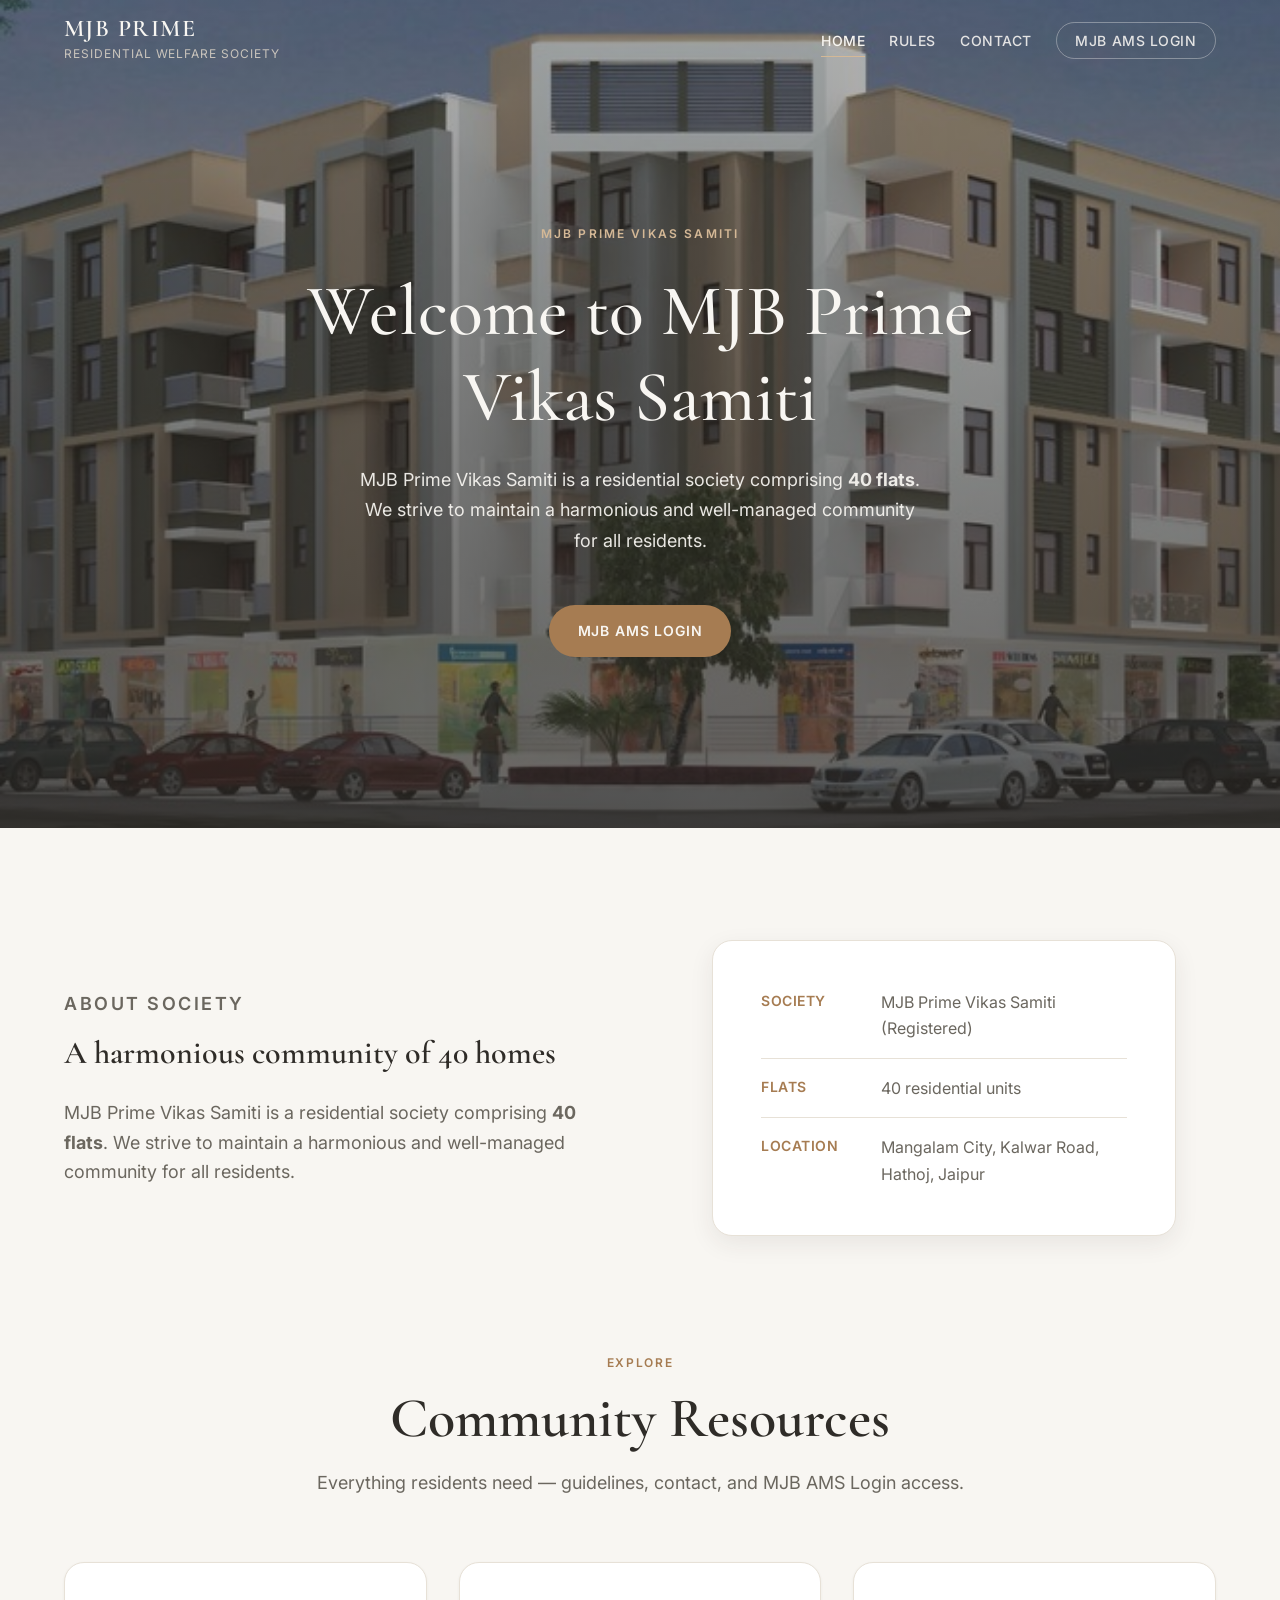
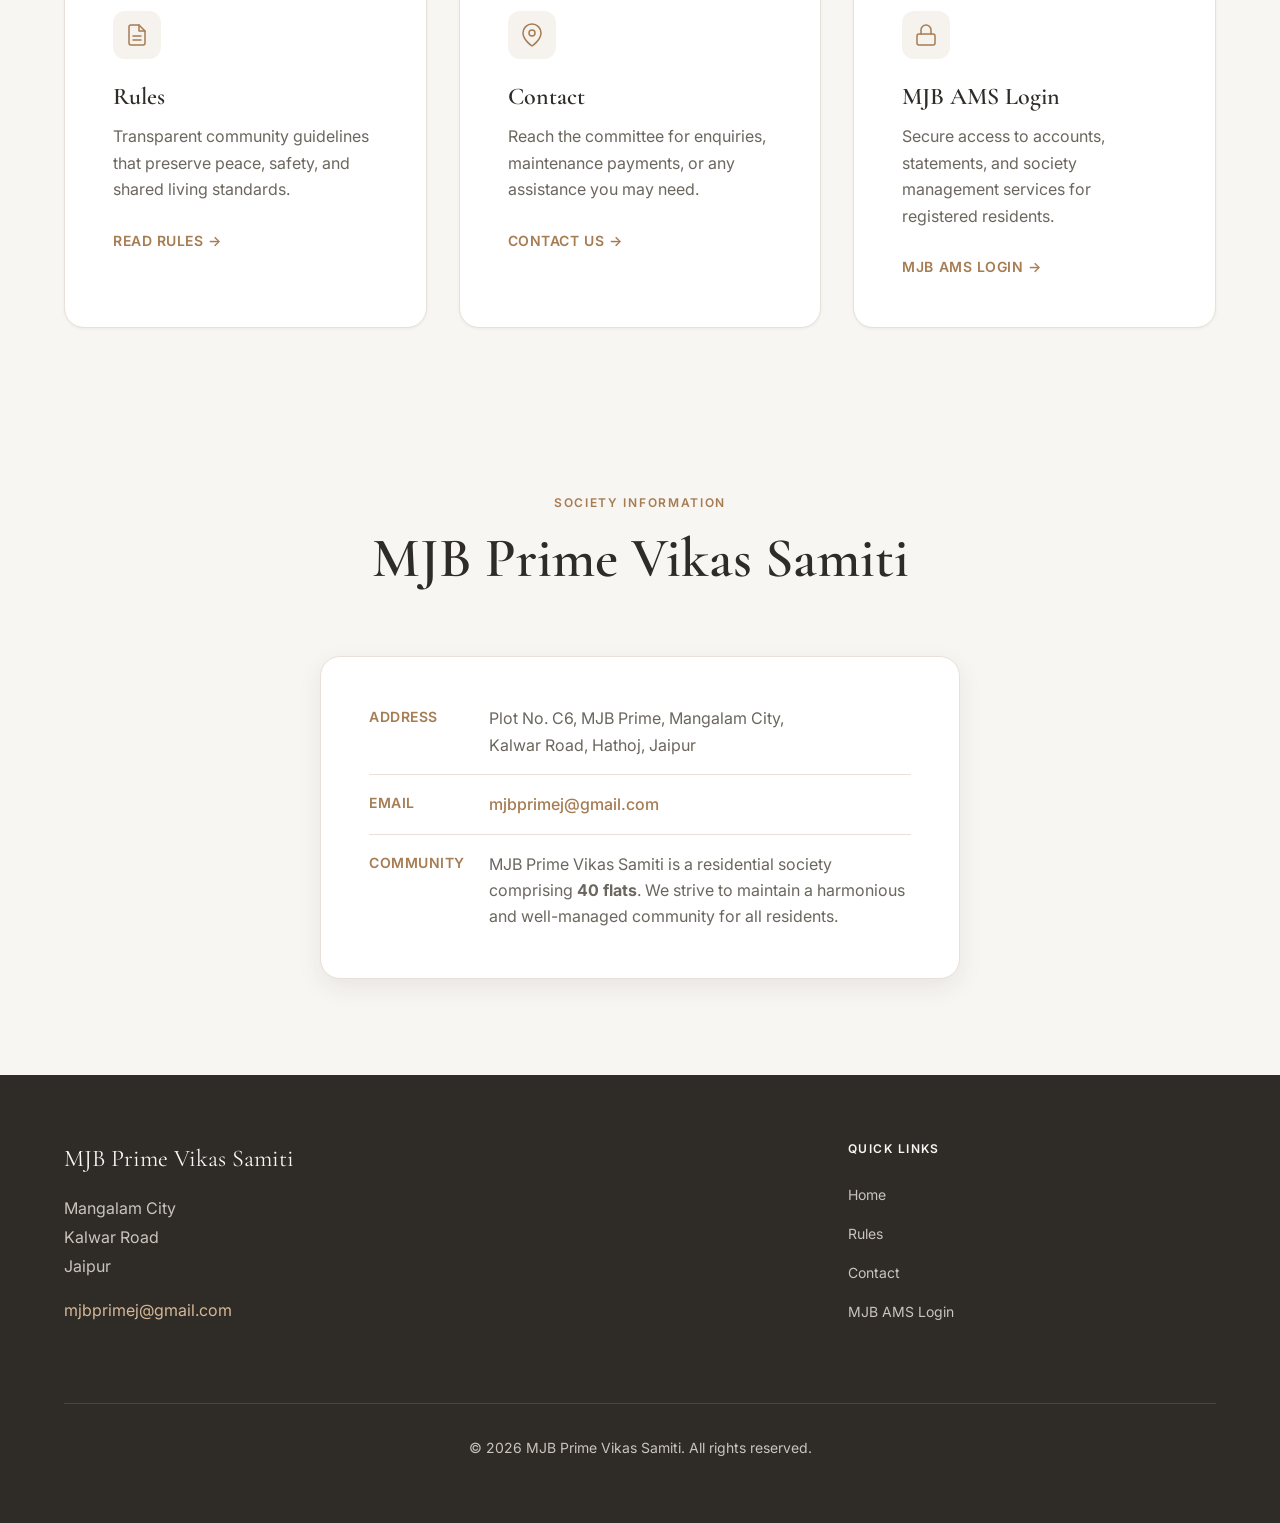
==== commit 144a572f: "updated pages" ====
--- a/index.html
+++ b/index.html
@@ -4,7 +4,7 @@
   <meta charset="UTF-8">
   <meta name="viewport" content="width=device-width, initial-scale=1.0">
   <title>MJB Prime Vikas Samiti — Residential Welfare Society</title>
-  <meta name="description" content="MJB Prime Vikas Samiti is an elegant residential community of 40 flats at Mangalam City, Kalwar Road, Jaipur. View rules, contact details, and access the Resident Portal.">
+  <meta name="description" content="MJB Prime Vikas Samiti is an elegant residential community of 40 flats at Mangalam City, Kalwar Road, Jaipur. View rules, contact details, and access MJB AMS Login.">
   <meta name="author" content="MJB Prime Vikas Samiti">
 
   <!-- Open Graph -->
@@ -41,7 +41,7 @@
           <li><a class="site-nav__link" href="index.html" data-nav>Home</a></li>
           <li><a class="site-nav__link" href="rules.html" data-nav>Rules</a></li>
           <li><a class="site-nav__link" href="contact.html" data-nav>Contact</a></li>
-          <li><a class="site-nav__link site-nav__link--portal js-portal-link" id="portalLink" href="#" target="_blank" rel="noopener noreferrer">Resident Portal</a></li>
+          <li><a class="site-nav__link site-nav__link--portal js-portal-link" id="portalLink" href="#" target="_blank" rel="noopener noreferrer">MJB AMS Login</a></li>
         </ul>
       </nav>
     </div>
@@ -62,7 +62,7 @@
           <strong>40 flats</strong>. We strive to maintain a harmonious
           and well-managed community for all residents.
         </p>
-        <a class="btn btn--primary js-portal-link" href="#" target="_blank" rel="noopener noreferrer">Resident Portal</a>
+        <a class="btn btn--primary js-portal-link" href="#" target="_blank" rel="noopener noreferrer">MJB AMS Login</a>
       </div>
     </section>
 
@@ -104,7 +104,7 @@
         <header class="section__header fade-in">
           <p class="section__eyebrow">Explore</p>
           <h2 class="section__title" id="features-title">Community Resources</h2>
-          <p class="section__subtitle">Everything residents need — guidelines, contact, and secure portal access.</p>
+          <p class="section__subtitle">Everything residents need — guidelines, contact, and MJB AMS Login access.</p>
         </header>
 
         <div class="card-grid">
@@ -141,9 +141,9 @@
                 <path d="M7 11V7a5 5 0 0 1 10 0v4"/>
               </svg>
             </div>
-            <h3 class="card__title">Resident Portal</h3>
+            <h3 class="card__title">MJB AMS Login</h3>
             <p class="card__text">Secure access to accounts, statements, and society management services for registered residents.</p>
-            <a class="card__link js-portal-link" href="#" target="_blank" rel="noopener noreferrer">Open Portal &rarr;</a>
+            <a class="card__link js-portal-link" href="#" target="_blank" rel="noopener noreferrer">MJB AMS Login &rarr;</a>
           </article>
         </div>
       </div>
@@ -205,7 +205,7 @@
           <li><a class="site-footer__nav-link" href="index.html">Home</a></li>
           <li><a class="site-footer__nav-link" href="rules.html">Rules</a></li>
           <li><a class="site-footer__nav-link" href="contact.html">Contact</a></li>
-          <li><a class="site-footer__nav-link js-portal-link" href="#" target="_blank" rel="noopener noreferrer">Resident Portal</a></li>
+          <li><a class="site-footer__nav-link js-portal-link" href="#" target="_blank" rel="noopener noreferrer">MJB AMS Login</a></li>
         </ul>
       </nav>
       <p class="site-footer__bottom">&copy; 2026 MJB Prime Vikas Samiti. All rights reserved.</p>
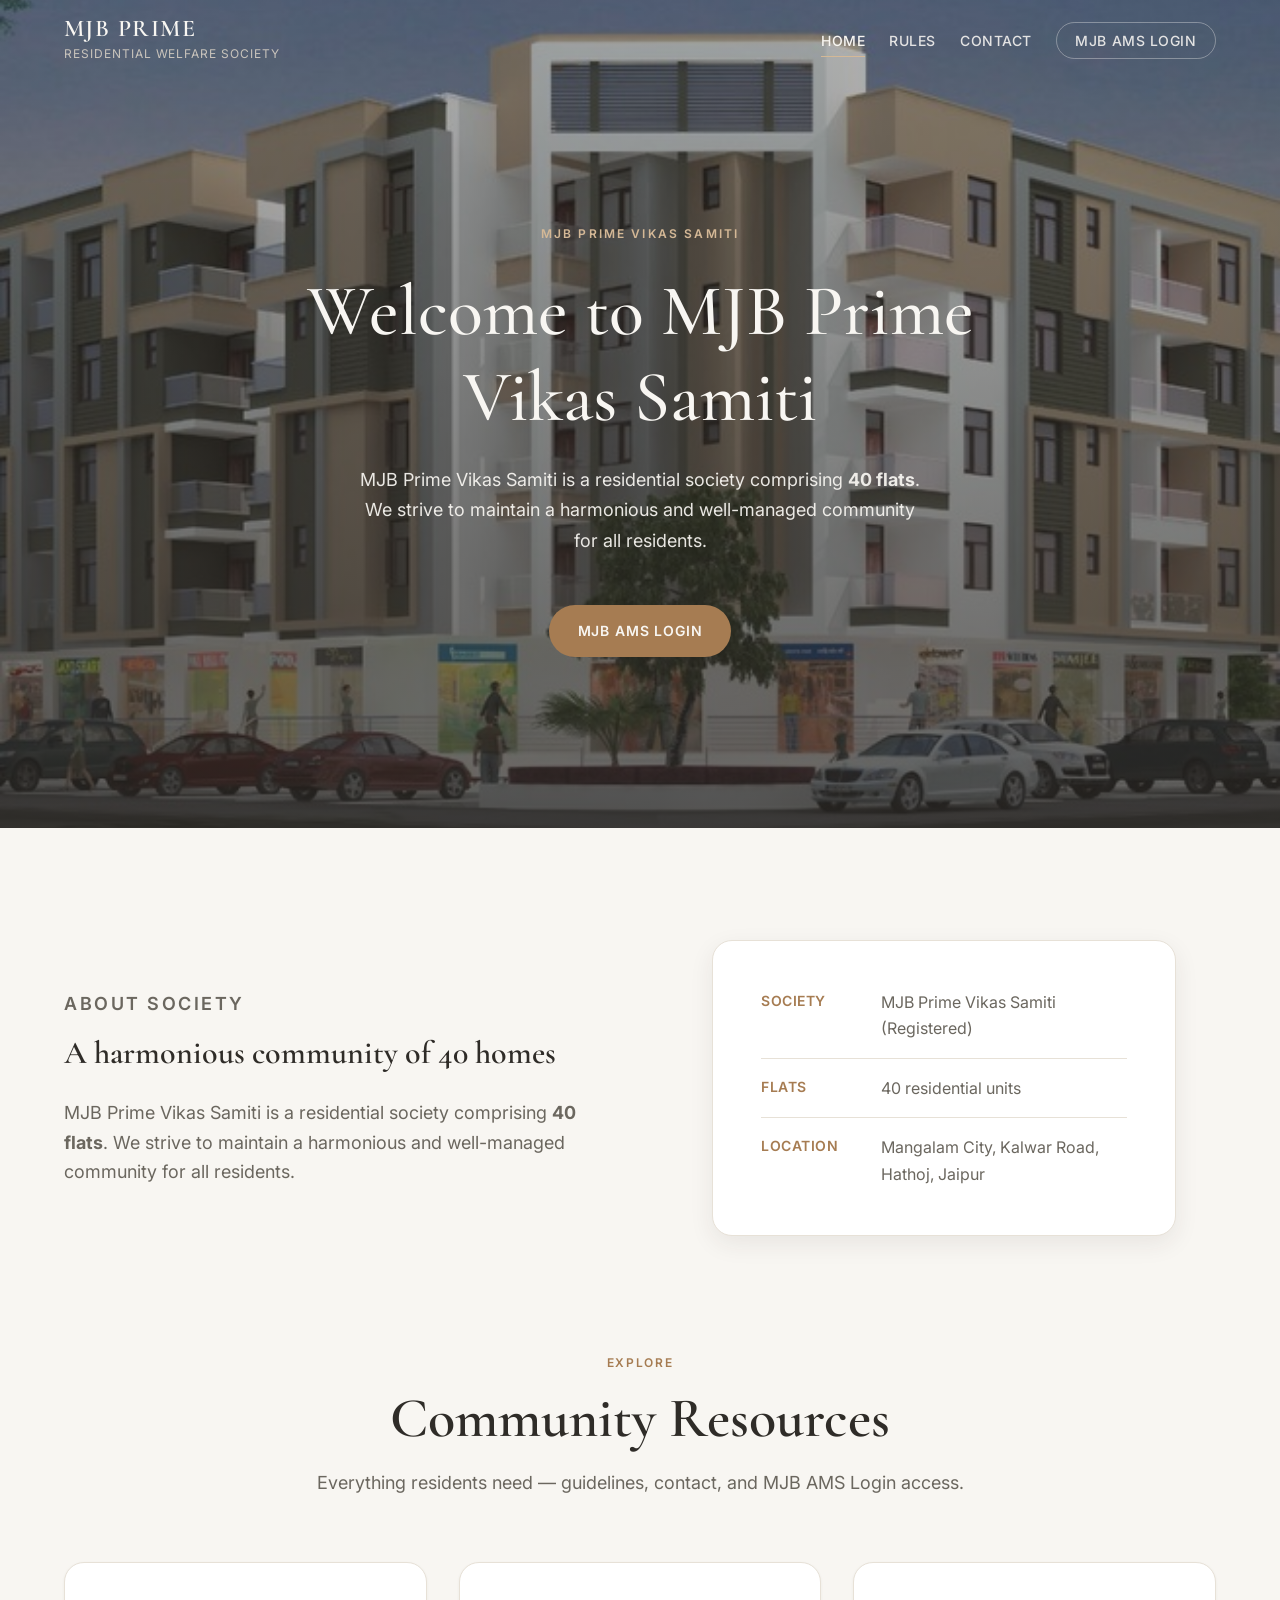
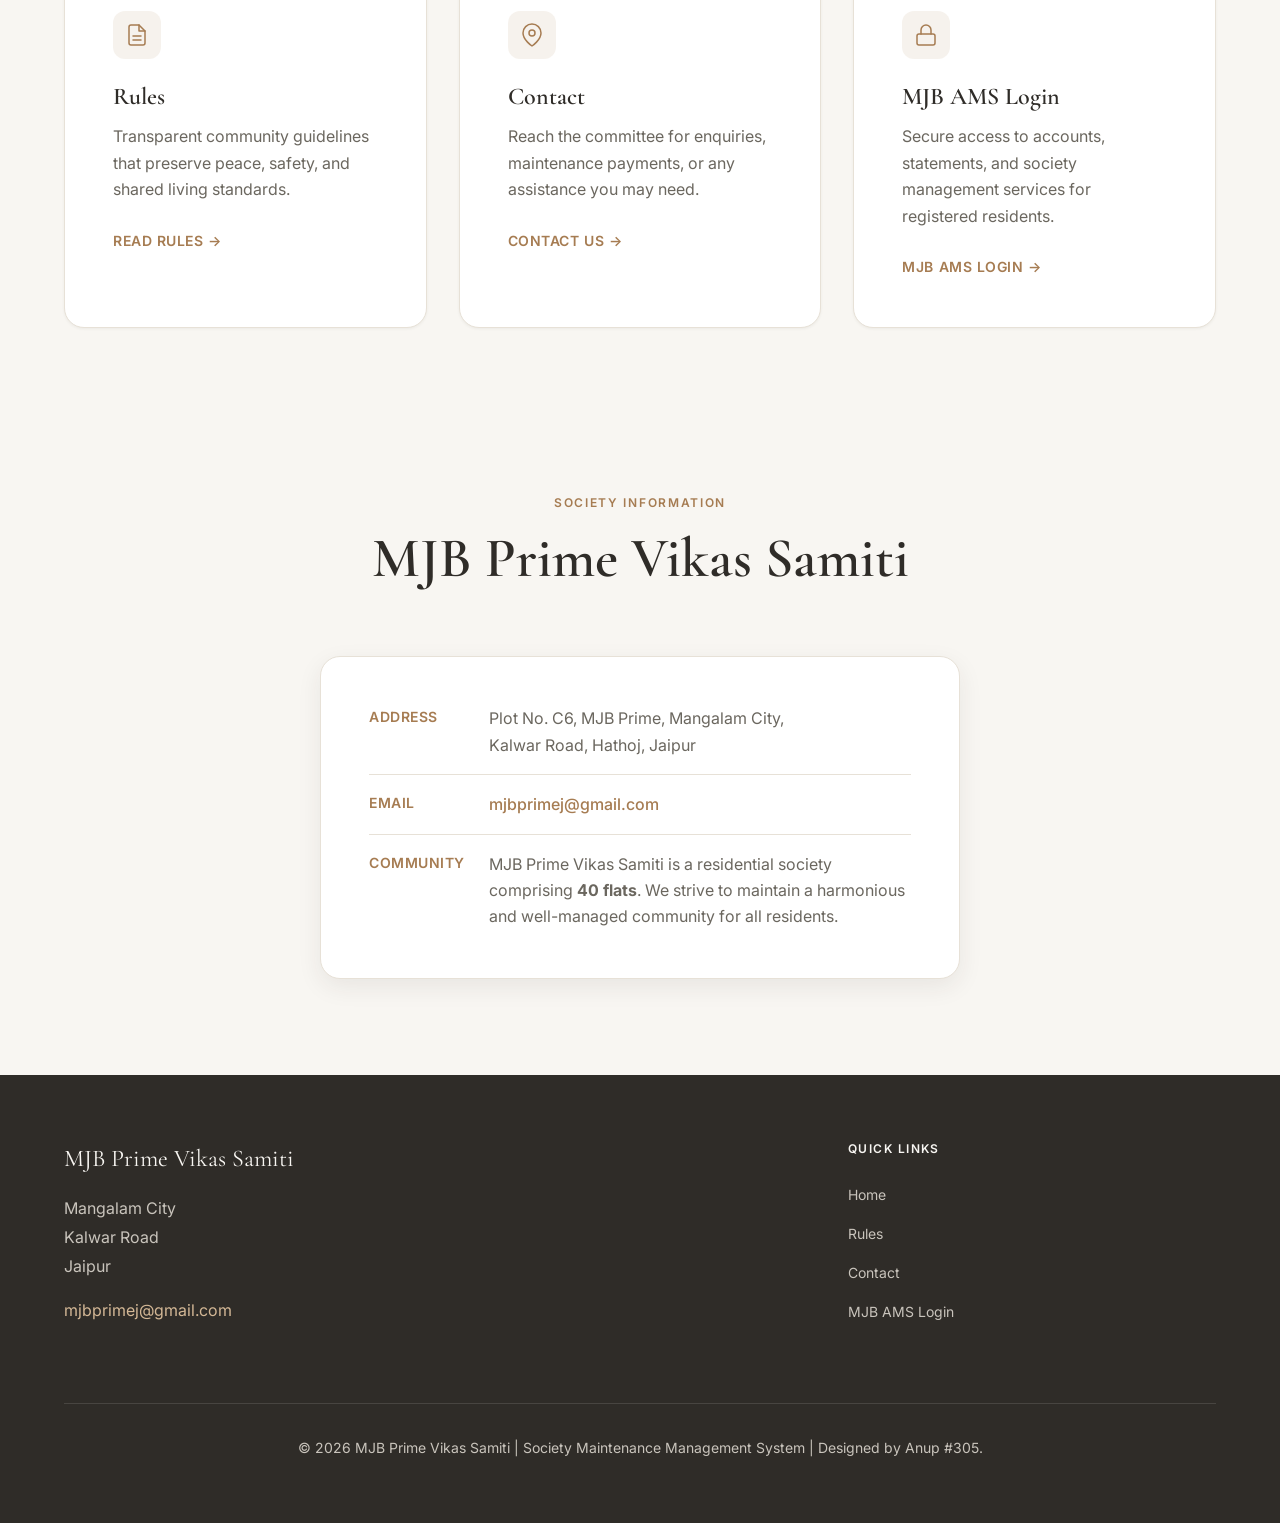
==== commit b8e85554: "Update index.html" ====
--- a/index.html
+++ b/index.html
@@ -208,7 +208,7 @@
           <li><a class="site-footer__nav-link js-portal-link" href="#" target="_blank" rel="noopener noreferrer">MJB AMS Login</a></li>
         </ul>
       </nav>
-      <p class="site-footer__bottom">&copy; 2026 MJB Prime Vikas Samiti. All rights reserved.</p>
+      <p class="site-footer__bottom">&copy; 2026 MJB Prime Vikas Samiti | Society Maintenance Management System | Designed by Anup #305.</p>
     </div>
   </footer>
 
